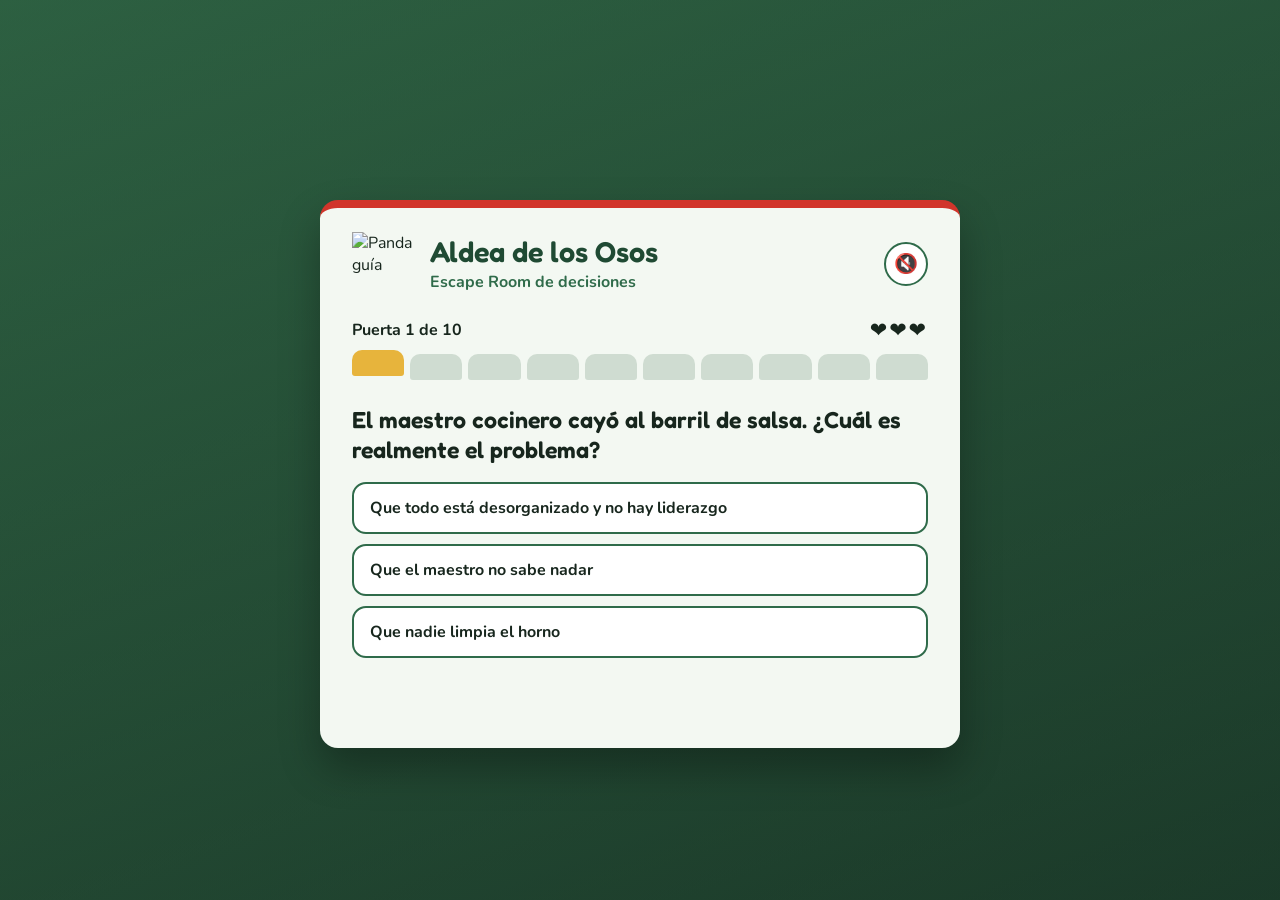
==== escape_room_panda/escape_room_panda/index.html @ 8d0f3633 "saving my original project" ====
<!DOCTYPE html>
<html lang="es">

<head>
  <meta charset="UTF-8">
  <meta name="viewport" content="width=device-width, initial-scale=1.0">
  <title>Escape Room: Aldea de los Osos</title>
  <link rel="preconnect" href="https://fonts.googleapis.com">
  <link rel="preconnect" href="https://fonts.gstatic.com" crossorigin>
  <link href="https://fonts.googleapis.com/css2?family=Fredoka:wght@500;600&family=Nunito:wght@400;700&display=swap"
    rel="stylesheet">
  <link rel="stylesheet" href="estilo.css">
</head>

<body>
  <main class="game">
    <header class="game__header">
      <img class="panda" src="logo-panda" alt="Panda guía">
      <div>
        <h1>Aldea de los Osos</h1>
        <p class="subtitle">Escape Room de decisiones</p>
      </div>
      <button class="icon-btn" id="musicBtn" type="button" aria-pressed="false" aria-label="Activar música">🔇</button>
    </header>

    <section id="playScreen">
      <div class="status">
        <p id="doorLabel" class="status__label"></p>
        <div id="lives" class="lives"></div>
      </div>
      <ol id="doors" class="doors" aria-hidden="true"></ol>

      <h2 id="question" class="question"></h2>
      <div id="options" class="options"></div>
      <p id="feedback" class="feedback" role="status" aria-live="polite"></p>
      <button id="nextBtn" class="btn btn--primary" type="button" hidden>Abrir siguiente puerta</button>
    </section>

    <section id="endScreen" class="end" hidden>
      <p id="endEmoji" class="end__emoji"></p>
      <h2 id="endTitle"></h2>
      <p id="endText"></p>
      <button id="restartBtn" class="btn btn--primary" type="button">Jugar de nuevo</button>
    </section>
  </main>

  <audio id="bgMusic" src="https://cdn.pixabay.com/audio/2022/03/24/audio_66f30c77aa.mp3" loop preload="none"></audio>
  <script src="script.js" defer></script>
</body>

</html>
---- escape_room_panda/escape_room_panda/estilo.css ----
:root {
  --ink: #17261d;
  --jade: #2f6b4a;
  --jade-dark: #1f4a33;
  --paper: #f3f8f2;
  --lantern: #d1352b;
  --gold: #e7b43c;
  --ok: #2e9e5b;
  --ok-bg: #dff3e6;
  --bad-bg: #fbe1de;
  --radius: 18px;
}

* { box-sizing: border-box; }

body {
  margin: 0;
  min-height: 100dvh;
  display: grid;
  place-items: center;
  padding: 72px 16px 24px;
  font-family: 'Nunito', system-ui, sans-serif;
  color: var(--ink);
  background:
    linear-gradient(rgba(23, 38, 29, .45), rgba(23, 38, 29, .45)),
    url('https://i.imgur.com/W6bUzxE.jpg') center / cover fixed no-repeat,
    linear-gradient(160deg, #3f8f5f, #1f4a33);
}

.game {
  position: relative;
  width: 100%;
  max-width: 640px;
  padding: 24px clamp(16px, 4vw, 32px) 28px;
  background: var(--paper);
  border-radius: var(--radius);
  border-top: 8px solid var(--lantern);
  box-shadow: 0 20px 40px rgba(0, 0, 0, .3);
}
.game.shake { animation: shake .4s; }

/* Encabezado */
.game__header { display: flex; align-items: center; gap: 14px; margin-bottom: 20px; }
.game__header > div { flex: 1; min-width: 0; }
.panda { width: 64px; height: 64px; object-fit: contain; }
.panda-fallback { font-size: 3rem; line-height: 1; }
h1, h2 { font-family: 'Fredoka', sans-serif; font-weight: 600; margin: 0; }
h1 { font-size: clamp(1.3rem, 5vw, 1.8rem); color: var(--jade-dark); }
.subtitle { margin: 2px 0 0; color: var(--jade); font-weight: 700; }

.icon-btn {
  width: 44px; height: 44px;
  border: 2px solid var(--jade); border-radius: 50%;
  background: #fff; font-size: 1.2rem; cursor: pointer;
}
.icon-btn[aria-pressed="true"] { background: var(--gold); }

/* puertas y vidas */
.status { display: flex; justify-content: space-between; align-items: center; }
.status__label { margin: 0; font-weight: 700; }
.lives { font-size: 1.3rem; letter-spacing: 2px; }
.lives .lost { filter: grayscale(1); opacity: .35; }
.lives .pop { animation: pop .4s; display: inline-block; }

.doors { display: flex; gap: 6px; list-style: none; margin: 10px 0 24px; padding: 0; }
.doors li {
  flex: 1; height: 26px;
  border-radius: 10px 10px 3px 3px;
  background: #cfdcd1;
  transition: background .4s, transform .4s;
}
.doors li.open { background: var(--jade); }
.doors li.current { background: var(--gold); transform: translateY(-4px); }

/* Pregunta y opciones */
.question { font-size: clamp(1.15rem, 4.5vw, 1.45rem); line-height: 1.3; margin-bottom: 18px; }

.options { display: grid; gap: 10px; }
.option {
  min-height: 52px;
  padding: 12px 16px;
  font: inherit; font-weight: 700; text-align: left;
  color: var(--ink); background: #fff;
  border: 2px solid var(--jade); border-radius: 14px;
  cursor: pointer;
  transition: transform .15s, background .2s, border-color .2s;
}
.option:hover:not(:disabled) { background: #e7f1e8; transform: translateX(4px); }
.option:disabled { cursor: default; }
.option.correct { background: var(--ok-bg); border-color: var(--ok); }
.option.wrong { background: var(--bad-bg); border-color: var(--lantern); text-decoration: line-through; opacity: .8; }

.feedback { min-height: 3em; margin: 14px 0 0; font-weight: 700; }
.feedback.ok { color: var(--ok); }
.feedback.bad { color: var(--lantern); }

/* Botones */
.btn {
  display: block; width: 100%; margin-top: 8px; padding: 14px 24px;
  font: 600 1.1rem 'Fredoka', sans-serif; color: #fff;
  border: none; border-radius: 14px; cursor: pointer;
  transition: transform .15s, background .2s;
}
.btn--primary { background: var(--lantern); box-shadow: 0 4px 0 #9c2119; }
.btn--primary:hover { background: #e0443a; }
.btn--primary:active { transform: translateY(3px); box-shadow: 0 1px 0 #9c2119; }
.btn[hidden], [hidden] { display: none !important; }

/* Pantalla final */
.end { text-align: center; padding: 12px 0; }
.end__emoji { font-size: 4rem; margin: 0; }
.end h2 { font-size: 1.7rem; margin: 8px 0; color: var(--jade-dark); }
.end p { line-height: 1.5; }

/* animaciones */
.confetti {
  position: fixed; top: -12px; left: var(--x);
  width: 10px; height: 14px; background: var(--c);
  border-radius: 2px; pointer-events: none; z-index: 10;
  animation: fall var(--t) linear forwards;
}

:focus-visible { outline: 3px solid var(--gold); outline-offset: 3px; }

@keyframes shake { 20%, 60% { transform: translateX(-8px); } 40%, 80% { transform: translateX(8px); } }
@keyframes pop { 50% { transform: scale(1.6); } }
@keyframes fall { to { transform: translateY(110vh) rotate(720deg); } }

@media (max-width: 420px) {
  .panda { width: 52px; height: 52px; }
  .doors { gap: 4px; }
}

@media (prefers-reduced-motion: reduce) {
  *, *::before, *::after { animation: none !important; transition: none !important; }
}
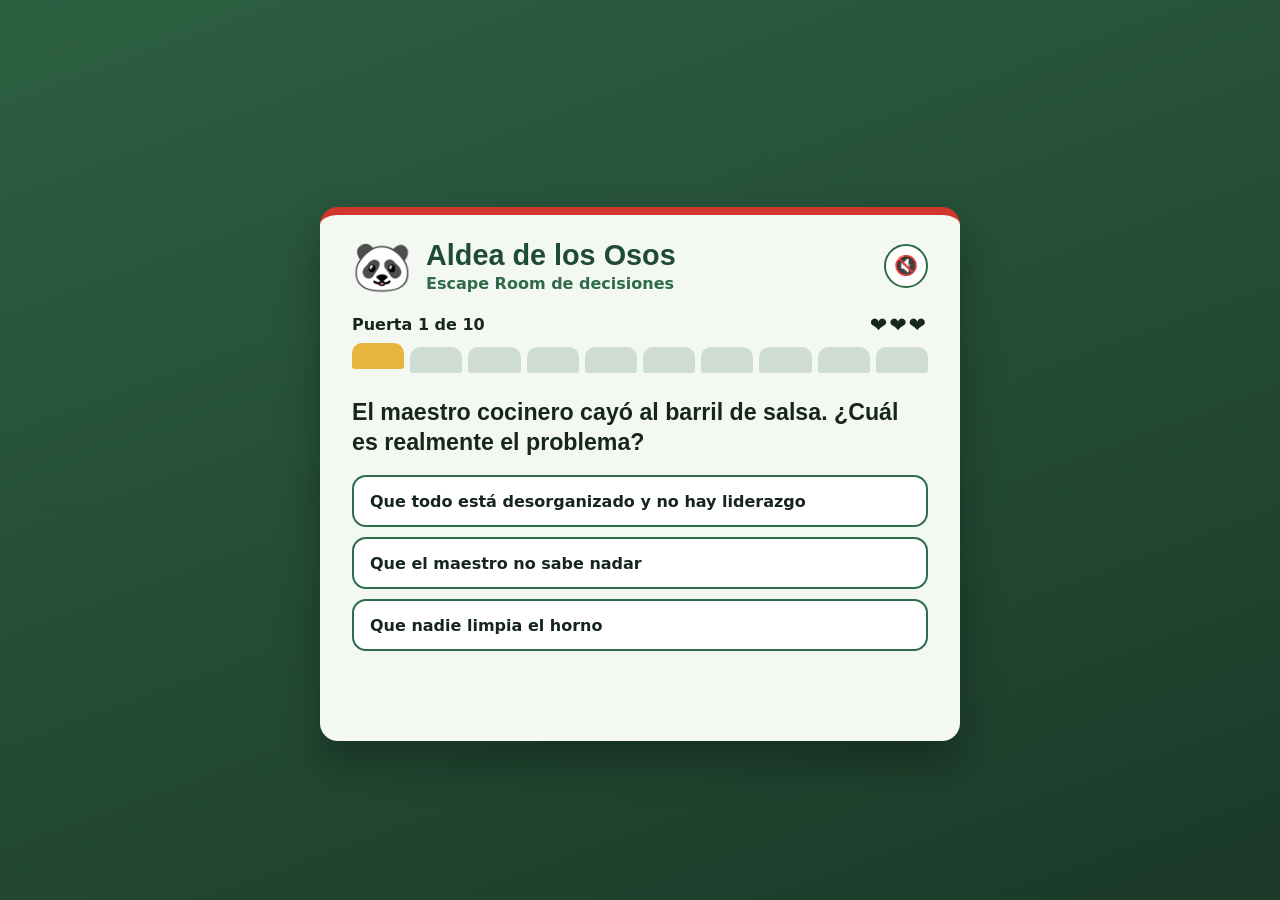
==== commit 88af17ac: "saving my changes" ====
--- a/escape_room_panda/escape_room_panda/index.html
+++ b/escape_room_panda/escape_room_panda/index.html
@@ -5,10 +5,6 @@
   <meta charset="UTF-8">
   <meta name="viewport" content="width=device-width, initial-scale=1.0">
   <title>Escape Room: Aldea de los Osos</title>
-  <link rel="preconnect" href="https://fonts.googleapis.com">
-  <link rel="preconnect" href="https://fonts.gstatic.com" crossorigin>
-  <link href="https://fonts.googleapis.com/css2?family=Fredoka:wght@500;600&family=Nunito:wght@400;700&display=swap"
-    rel="stylesheet">
   <link rel="stylesheet" href="estilo.css">
 </head>
 
@@ -47,5 +43,4 @@
   <audio id="bgMusic" src="https://cdn.pixabay.com/audio/2022/03/24/audio_66f30c77aa.mp3" loop preload="none"></audio>
   <script src="script.js" defer></script>
 </body>
-
 </html>
